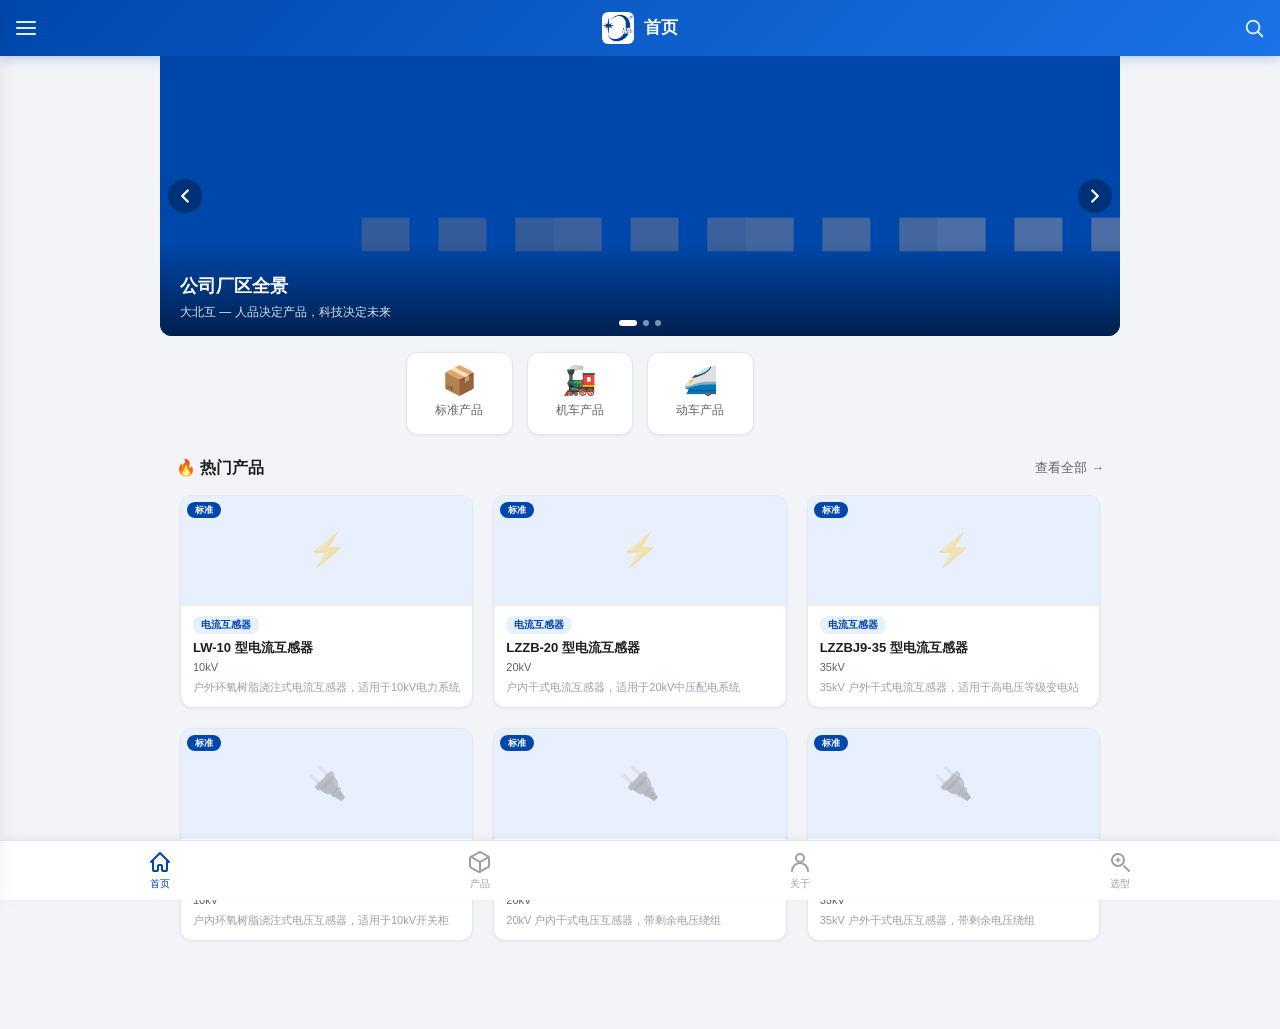
==== index.html @ 55d0b5e2 "add fallback onclick handler for param search button" ====
<!DOCTYPE html>
<html lang="zh-CN">
<head>
  <meta charset="UTF-8">
  <meta name="viewport" content="width=device-width, initial-scale=1.0, maximum-scale=1.0, user-scalable=no">
  <meta name="theme-color" content="#0047ab">
  <meta name="description" content="专业电力互感器生产厂家 - 电流互感器、电压互感器、机车动车产品样本">
  <link rel="manifest" href="manifest.json">
  <link rel="apple-touch-icon" href="icons/icon-192.png">
  <meta name="apple-mobile-web-app-capable" content="yes">
  <meta name="apple-mobile-web-app-status-bar-style" content="default">
  <title>大北互 - 产品样本</title>
  <link rel="stylesheet" href="css/style.css">
</head>
<body>

  <!-- ============ 顶栏 ============ -->
  <header class="app-header" id="appHeader">
    <button class="icon-btn header-btn" id="menuBtn" aria-label="菜单">
      <svg viewBox="0 0 24 24" width="24" height="24"><path d="M3 6h18M3 12h18M3 18h18" stroke="currentColor" stroke-width="2" fill="none" stroke-linecap="round"/></svg>
    </button>
    <div class="header-brand">
      <span class="header-logo"><img src="images/logo.jpg" alt="大北互"></span>
      <h1 class="header-title" id="headerTitle">首页</h1>
    </div>
    <button class="icon-btn header-btn" id="searchBtn" aria-label="搜索">
      <svg viewBox="0 0 24 24" width="22" height="22"><circle cx="11" cy="11" r="7" stroke="currentColor" stroke-width="2" fill="none"/><path d="M16.5 16.5L21 21" stroke="currentColor" stroke-width="2" stroke-linecap="round"/></svg>
    </button>
  </header>

  <!-- ============ 搜索栏 ============ -->
  <div class="search-overlay" id="searchOverlay">
    <div class="search-bar">
      <button class="icon-btn search-back" id="searchBack" aria-label="返回">
        <svg viewBox="0 0 24 24" width="24" height="24"><path d="M15 18l-6-6 6-6" stroke="currentColor" stroke-width="2" fill="none" stroke-linecap="round" stroke-linejoin="round"/></svg>
      </button>
      <div class="search-input-wrap">
        <svg class="search-icon" viewBox="0 0 24 24" width="18" height="18"><circle cx="11" cy="11" r="7" stroke="#999" stroke-width="2" fill="none"/><path d="M16.5 16.5L21 21" stroke="#999" stroke-width="2" stroke-linecap="round"/></svg>
        <input type="search" id="searchInput" placeholder="搜索产品名称、型号..." autocomplete="off">
      </div>
    </div>
    <div class="search-results" id="searchResults"></div>
  </div>

  <!-- ============ 侧边栏 ============ -->
  <nav class="sidebar" id="sidebar">
    <div class="sidebar-top">
      <div class="sidebar-brand">
        <div class="sidebar-logo"><img src="images/logo.jpg" alt="大北互"></div>
        <span>大连北方互感器集团</span>
      </div>
      <button class="icon-btn sidebar-close" id="closeSidebar" aria-label="关闭菜单">
        <svg viewBox="0 0 24 24" width="24" height="24"><path d="M6 6l12 12M18 6L6 18" stroke="currentColor" stroke-width="2" stroke-linecap="round"/></svg>
      </button>
    </div>
    <ul class="sidebar-nav">
      <li><a href="#" data-page="home" class="active"><span class="nav-icon">🏠</span>首页</a></li>
      <li><a href="#" data-page="products"><span class="nav-icon">📦</span>产品中心</a></li>
      <li><a href="#" data-page="about"><span class="nav-icon">🏢</span>企业简介</a></li>
	      <li><a href="#" data-page="params"><span class="nav-icon">🔍</span>智能选型</a></li>
    </ul>
    <div class="sidebar-divider"></div>
    <div class="sidebar-contact">
      <h3 class="sidebar-contact-title">📞 联系我们</h3>
      <div class="contact-item">
        <span class="contact-icon">📍</span>
        <div>
          <p class="contact-label">地址</p>
          <p class="contact-value" id="contactAddress">辽宁省大连市普兰店区丰荣工业园区</p>
        </div>
      </div>
      <div class="contact-item">
        <span class="contact-icon">📞</span>
        <div>
          <p class="contact-label">电话</p>
          <p class="contact-value" id="contactPhone">0411-83291638</p>
        </div>
      </div>
      <div class="contact-item">
        <span class="contact-icon">📧</span>
        <div>
          <p class="contact-label">邮箱</p>
          <p class="contact-value" id="contactEmail"></p>
        </div>
      </div>
      <div class="contact-item">
        <span class="contact-icon">🌐</span>
        <div>
          <p class="contact-label">网站</p>
          <p class="contact-value" id="contactWebsite">www.huatong.cn</p>
        </div>
      </div>
    </div>
  </nav>

  <!-- ============ 遮罩 ============ -->
  <div class="overlay" id="overlay"></div>

  <!-- ============ 页面容器 ============ -->
  <main class="main-content" id="mainContent">

    <!-- ===== 首页 ===== -->
    <section class="page active" id="page-home">
      <!-- 轮播图 -->
      <div class="carousel" id="carousel">
        <div class="carousel-track" id="carouselTrack"></div>
        <div class="carousel-dots" id="carouselDots"></div>
        <button class="carousel-arrow carousel-prev" id="carouselPrev" aria-label="上一张">
          <svg viewBox="0 0 24 24" width="22" height="22"><path d="M15 18l-6-6 6-6" stroke="#fff" stroke-width="2.5" fill="none" stroke-linecap="round" stroke-linejoin="round"/></svg>
        </button>
        <button class="carousel-arrow carousel-next" id="carouselNext" aria-label="下一张">
          <svg viewBox="0 0 24 24" width="22" height="22"><path d="M9 18l6-6-6-6" stroke="#fff" stroke-width="2.5" fill="none" stroke-linecap="round" stroke-linejoin="round"/></svg>
        </button>
      </div>

      <!-- 快捷导航（产品线） -->
      <div class="quick-nav">
        <div class="quick-nav-item" data-page-link="products" data-line="standard">
          <div class="quick-nav-icon">📦</div>
          <span>标准产品</span>
        </div>
        <div class="quick-nav-item" data-page-link="products" data-line="locomotive">
          <div class="quick-nav-icon">🚂</div>
          <span>机车产品</span>
        </div>
        <div class="quick-nav-item" data-page-link="products" data-line="train">
          <div class="quick-nav-icon">🚄</div>
          <span>动车产品</span>
        </div>
        </div>

      <!-- 热门产品 -->
      <div class="section-header">
        <h3>🔥 热门产品</h3>
        <a href="#" class="section-more" data-page-link="products">查看全部 →</a>
      </div>
      <div class="product-grid" id="homeProductGrid"></div>
    </section>

    <!-- ===== 产品中心 ===== -->
    <section class="page" id="page-products">
      <!-- 第一级：产品线 -->
      <div class="filter-row" id="lineTabs"></div>
      <!-- 第二级：类型 -->
      <div class="filter-row" id="typeTabs"></div>
      <!-- 第三级：电压等级 -->
      <div class="filter-row" id="voltageTabs"></div>
      <!-- 产品列表 -->
      <div class="product-grid" id="productGrid"></div>
      <div class="empty-state" id="emptyState" style="display:none;">
        <span class="empty-icon">📭</span>
        <p>未找到匹配产品</p>
      </div>
    </section>

    <!-- ===== 企业简介 ===== -->
    <section class="page" id="page-about">
      <div class="about-hero">
        <div class="about-hero-bg"></div>
        <div class="about-hero-content">
          <h2>关于大北互</h2>
          <p>人品决定产品，科技决定未来</p>
        </div>
      </div>
      <div class="about-body">
        <div class="about-section">
          <h3>公司简介</h3>
          <p>大连北方互感器集团位于享誉"中国互感器之都"的大连市普兰店区，始建于1997年，占地面积40万平方米，建筑面积12万平方米，拥有员工1800多人。集团下辖大连北方互感器有限公司、大连北方真空开关有限公司、大连北方避雷器有限公司和湖南大北互互感器有限公司。目前自主研发、生产的主导产品有500kV级及以下各种互感器、避雷器，126kV级及以下各种断路器、隔离开关、绝缘件。</p>
          <p>企业重视科技创新，每年都有几十种新产品问世，拥有专利200多项，是全国互感器标准化技术委员会委员单位，制订国家标准及行业标准30多部，是国标和行标的主要撰稿单位之一。</p>
          <p>产品广泛应用于国内外重点工程，国家电网输配电线路及电站项目；中东、非洲、东南亚、俄联邦等国家电网项目；百余座350MW及以上火力、水利、新能源等发电项目；中石油、中石化、恒力石化、浙石化等千万吨以上炼油项目；首钢、日照、敬业、中天等超大规模钢铁项目；印尼青山、力勤、华友、紫金等大型矿业项目；奥运会、军运会、亚运会等大型基础建设配电项目；国内外40余条地铁、150余条电气化铁路项目；和谐、复兴号、澜沧号等高速列车项目；南水北调、西气东输、西电东送等大型民生工程项目。</p>
          <p>凭借优质的产品和服务，成为德国西门子、瑞士ABB、日本东芝、日立能源、法国施耐德、法国阿尔斯通、美国伊顿等国际知名企业的优秀供应商，并荣膺伊顿亚太区最佳供应商大奖和德国西门子公司可持续发展之星称号。</p>
          <p>大连北方互感器集团秉承"人品决定产品，科技决定未来"的核心价值观，履行"做强企业、致富员工、回馈社会"的使命，多年来累计为社会捐款物达1500万元。公司将为实现"持续领跑中国互感器行业，打造最具影响力的国际品牌"的愿景不懈奋斗。</p>
        </div>
        <div class="about-section">
          <h3>资质荣誉</h3>
          <div class="cert-grid">
            <div class="cert-item"><span class="cert-icon">🏅</span><span>ISO9001 质量认证</span></div>
            <div class="cert-item"><span class="cert-icon">📜</span><span>国家计量器具许可</span></div>
            <div class="cert-item"><span class="cert-icon">🔬</span><span>省级高新技术企业</span></div>
            <div class="cert-item"><span class="cert-icon">🌍</span><span>CE 国际认证</span></div>
          </div>
        </div>
        <div class="about-section">
          <h3>生产实力</h3>
          <div class="strength-grid">
            <div class="strength-item"><span class="strength-num">15000+</span><span class="strength-label">㎡ 生产厂房</span></div>
            <div class="strength-item"><span class="strength-num">200+</span><span class="strength-label">在职员工</span></div>
            <div class="strength-item"><span class="strength-num">50万+</span><span class="strength-label">年产量(台)</span></div>
            <div class="strength-item"><span class="strength-num">30+</span><span class="strength-label">出口国家</span></div>
          </div>
        </div>
        <div class="about-section contact-card">
          <h3>📞 联系方式</h3>
          <div class="contact-info-grid">
            <div class="contact-info-item">
              <span class="ci-icon">📍</span>
              <div><p class="ci-label">公司地址</p><p class="ci-value" id="aboutAddress">浙江省温州市乐清市柳市镇工业区88号</p></div>
            </div>
            <div class="contact-info-item">
              <span class="ci-icon">📞</span>
              <div><p class="ci-label">联系电话</p><p class="ci-value" id="aboutPhone">0577-88888888</p></div>
            </div>
            <div class="contact-info-item">
              <span class="ci-icon">📧</span>
              <div><p class="ci-label">电子邮箱</p><p class="ci-value" id="aboutEmail"></p></div>
            </div>
            <div class="contact-info-item">
              <span class="ci-icon">🌐</span>
              <div><p class="ci-label">官方网站</p><p class="ci-value" id="aboutWebsite">www.dlbf.com</p></div>
            </div>
          </div>
        </div>
      </div>
      <div class="about-footer">
        <p>© 2024 大北互 版权所有</p>
      </div>
    </section>

    <!-- ===== 智能选型 ===== -->
    <section class="page" id="page-params">
      <div class="params-form">
        <h3>🔍 参数选型</h3>
        <p class="params-hint">填写所需技术参数，系统将自动匹配适合的产品</p>
        <div class="params-row">
          <div class="params-field">
            <label>额定电压</label>
            <select id="pv_voltage">
              <option value="all">全部</option>
              <option value="10KV">10kV</option>
              <option value="20KV">20kV</option>
              <option value="35KV">35kV</option>
            </select>
          </div>
          <div class="params-field">
            <label>产品类型</label>
            <select id="pv_type">
              <option value="all">全部</option>
              <option value="current">电流互感器</option>
              <option value="voltage">电压互感器</option>
              <option value="combined">组合互感器</option>
              <option value="zero">零序电流互感器</option>
            </select>
          </div>
        </div>
        <div class="params-row">
          <div class="params-field">
            <label>产品线</label>
            <select id="pv_line">
              <option value="all">全部</option>
              <option value="standard">标准产品</option>
              <option value="locomotive">机车产品</option>
              <option value="train">动车产品</option>
            </select>
          </div>
          <div class="params-field">
            <label>准确级</label>
            <input type="text" id="pv_accuracy" placeholder="如 0.5, 5P20" autocomplete="off">
          </div>
        </div>
        <div class="params-row">
          <div class="params-field">
            <label>额定容量 (VA)</label>
            <input type="text" id="pv_capacity" placeholder="如 30, 50-200" autocomplete="off">
          </div>
          <div class="params-field">
            <label>外形尺寸 (mm)</label>
            <input type="text" id="pv_dimension" placeholder="长宽高或关键词" autocomplete="off">
          </div>
        </div>
        <button class="param-btn" id="paramSearchBtn" onclick="window.doParamFilterFn()">🔍 开始匹配</button>
      </div>
      <div class="params-results" id="paramsResults" style="display:none">
        <div class="params-count" id="paramsCount"></div>
        <div class="product-grid" id="paramsProductGrid"></div>
      </div>
    </section>

  </main>

  <!-- ============ 产品详情弹窗 ============ -->
  <div class="modal-overlay" id="modalOverlay">
    <div class="modal" id="productModal">
      <button class="modal-close" id="modalClose" aria-label="关闭">
        <svg viewBox="0 0 24 24" width="20" height="20"><path d="M6 6l12 12M18 6L6 18" stroke="currentColor" stroke-width="2" stroke-linecap="round"/></svg>
      </button>
      <div class="modal-body" id="modalBody"></div>
    </div>
  </div>

  <!-- ============ 底部导航 ============ -->
  <nav class="bottom-bar" id="bottomBar">
    <button class="bottom-bar-item active" data-page="home">
      <svg viewBox="0 0 24 24" width="24" height="24"><path d="M3 12l9-9 9 9" stroke="currentColor" stroke-width="2" fill="none" stroke-linecap="round" stroke-linejoin="round"/><path d="M5 10v10a1 1 0 001 1h3a1 1 0 001-1v-4a1 1 0 011-1h2a1 1 0 011 1v4a1 1 0 001 1h3a1 1 0 001-1V10" stroke="currentColor" stroke-width="2" fill="none"/></svg>
      <span>首页</span>
    </button>
    <button class="bottom-bar-item" data-page="products">
      <svg viewBox="0 0 24 24" width="24" height="24"><path d="M21 16V8a2 2 0 00-1-1.73l-7-4a2 2 0 00-2 0l-7 4A2 2 0 002 8v8a2 2 0 001 1.73l7 4a2 2 0 002 0l7-4A2 2 0 0021 16z" stroke="currentColor" stroke-width="2" fill="none" stroke-linejoin="round"/><path d="M12 22V12" stroke="currentColor" stroke-width="2" stroke-linecap="round"/><path d="M3.3 7L12 12l8.7-5" stroke="currentColor" stroke-width="2" fill="none" stroke-linejoin="round"/></svg>
      <span>产品</span>
    </button>
    <button class="bottom-bar-item" data-page="about">
      <svg viewBox="0 0 24 24" width="24" height="24"><circle cx="12" cy="8" r="4" stroke="currentColor" stroke-width="2" fill="none"/><path d="M20 21a8 8 0 00-16 0" stroke="currentColor" stroke-width="2" fill="none" stroke-linecap="round"/></svg>
      <span>关于</span>
    </button>
    <button class="bottom-bar-item" data-page="params">
      <svg viewBox="0 0 24 24" width="24" height="24"><circle cx="10" cy="10" r="6" stroke="currentColor" stroke-width="2" fill="none"/><path d="M21 21l-5-5" stroke="currentColor" stroke-width="2" stroke-linecap="round"/><path d="M8 10h4M10 8v4" stroke="currentColor" stroke-width="1.5" stroke-linecap="round"/></svg>
      <span>选型</span>
    </button>
  </nav>

  <div class="offline-banner" id="offlineBanner"><span>📡</span> 当前处于离线状态</div>

  <script src="js/products.js"></script>
  <script src="js/app.js"></script>
</body>
</html>
---- css/style.css ----
/* =========================================
   大北互 PWA - 完整样式表 v2
   ========================================= */

:root {
  --primary: #0047ab;
  --primary-dark: #003380;
  --primary-light: #e8f0fe;
  --primary-gradient: linear-gradient(135deg, #0047ab, #1a73e8);
  --accent: #ff6f00;
  --bg: #f2f4f8;
  --card-bg: #ffffff;
  --text: #1f1f1f;
  --text-secondary: #5f6368;
  --text-light: #9aa0a6;
  --border: #e4e7ed;
  --shadow-sm: 0 1px 3px rgba(0,0,0,0.06);
  --shadow: 0 2px 8px rgba(0,0,0,0.06);
  --radius: 12px;
  --radius-sm: 8px;
  --transition: 0.25s cubic-bezier(0.4, 0, 0.2, 1);
  --header-h: 56px;
  --bottom-h: 60px;
  --safe-bottom: env(safe-area-inset-bottom, 0px);
}

*, *::before, *::after { box-sizing: border-box; margin: 0; padding: 0; }
html { -webkit-tap-highlight-color: transparent; -webkit-text-size-adjust: 100%; }

body {
  font-family: -apple-system, BlinkMacSystemFont, "Segoe UI", Roboto, "PingFang SC", "Noto Sans SC", "Microsoft YaHei", sans-serif;
  background: var(--bg);
  color: var(--text);
  line-height: 1.6;
  min-height: 100vh;
  min-height: -webkit-fill-available;
  overflow-x: hidden;
  padding-bottom: calc(var(--bottom-h) + var(--safe-bottom) + 8px);
}

a { color: var(--primary); text-decoration: none; }
button { cursor: pointer; font: inherit; border: none; background: none; }

/* =========================================
   顶栏
   ========================================= */
.app-header {
  position: fixed;
  top: 0; left: 0; right: 0;
  height: var(--header-h);
  background: var(--primary-gradient);
  display: flex;
  align-items: center;
  justify-content: space-between;
  padding: 0 4px;
  z-index: 100;
  box-shadow: 0 2px 12px rgba(0,71,171,0.25);
}
.header-btn { width: 44px; height: 44px; border-radius: 50%; display: flex; align-items: center; justify-content: center; color: rgba(255,255,255,0.9); transition: background var(--transition); }
.header-btn:active { background: rgba(255,255,255,0.15); }
.header-brand { display: flex; align-items: center; gap: 10px; }
.header-logo { display: inline-flex; align-items: center; justify-content: center; width: 32px; height: 32px; border-radius: 6px; overflow: hidden; }
.header-logo img { width: 100%; height: 100%; object-fit: contain; display: block; }
.header-title { font-size: 17px; font-weight: 600; color: #fff; letter-spacing: 0.3px; }

/* =========================================
   底部导航
   ========================================= */
.bottom-bar {
  position: fixed;
  bottom: 0; left: 0; right: 0;
  height: calc(var(--bottom-h) + var(--safe-bottom));
  padding-bottom: var(--safe-bottom);
  background: var(--card-bg);
  border-top: 1px solid var(--border);
  display: flex;
  z-index: 100;
  box-shadow: 0 -2px 10px rgba(0,0,0,0.05);
}
.bottom-bar-item {
  flex: 1; display: flex; flex-direction: column; align-items: center; justify-content: center; gap: 2px;
  color: var(--text-light); transition: color var(--transition); font-size: 10px; padding: 4px 0;
}
.bottom-bar-item.active { color: var(--primary); }
.bottom-bar-item.active svg { color: var(--primary); }
.bottom-bar-item:active { opacity: 0.7; }

/* =========================================
   主容器 + 页面
   ========================================= */
.main-content { padding-top: var(--header-h); min-height: 100vh; }
.page { display: none; animation: pageFadeIn 0.3s ease; }
.page.active { display: block; }
@keyframes pageFadeIn {
  from { opacity: 0; transform: translateY(8px); }
  to { opacity: 1; transform: translateY(0); }
}

/* =========================================
   轮播图
   ========================================= */
.carousel {
  position: relative;
  width: 100%;
  height: 200px;
  overflow: hidden;
  background: #003380;
}
.carousel-track {
  display: flex;
  height: 100%;
  transition: transform 0.5s cubic-bezier(0.25, 0.46, 0.45, 0.94);
  will-change: transform;
}
.carousel-slide {
  min-width: 100%;
  height: 100%;
  position: relative;
  flex-shrink: 0;
}
.carousel-slide img {
  width: 100%;
  height: 100%;
  object-fit: cover;
  display: block;
}
.carousel-slide-overlay {
  position: absolute;
  bottom: 0; left: 0; right: 0;
  padding: 30px 20px 14px;
  background: linear-gradient(transparent, rgba(0,0,0,0.55));
  color: #fff;
}
.carousel-slide-overlay h3 {
  font-size: 18px; font-weight: 600; margin-bottom: 2px;
}
.carousel-slide-overlay p {
  font-size: 12px; opacity: 0.85;
}
/* 箭头按钮 */
.carousel-arrow {
  position: absolute;
  top: 50%;
  transform: translateY(-50%);
  width: 34px; height: 34px;
  border-radius: 50%;
  background: rgba(0,0,0,0.3);
  display: flex; align-items: center; justify-content: center;
  z-index: 5;
  transition: background var(--transition);
}
.carousel-arrow:active { background: rgba(0,0,0,0.55); }
.carousel-prev { left: 8px; }
.carousel-next { right: 8px; }
/* 指示点 */
.carousel-dots {
  position: absolute;
  bottom: 10px;
  left: 50%;
  transform: translateX(-50%);
  display: flex;
  gap: 6px;
  z-index: 5;
}
.carousel-dot {
  width: 6px; height: 6px;
  border-radius: 3px;
  background: rgba(255,255,255,0.5);
  transition: all var(--transition);
  cursor: pointer;
}
.carousel-dot.active {
  width: 18px;
  background: #fff;
}

/* =========================================
   快捷导航
   ========================================= */
.quick-nav {
  display: grid;
  grid-template-columns: repeat(4, 1fr);
  gap: 10px;
  padding: 16px 16px 8px;
}
.quick-nav-item {
  display: flex; flex-direction: column; align-items: center; gap: 6px;
  padding: 14px 6px;
  background: var(--card-bg);
  border-radius: var(--radius);
  box-shadow: var(--shadow-sm);
  cursor: pointer;
  transition: transform var(--transition), box-shadow var(--transition);
  -webkit-tap-highlight-color: transparent;
  border: 1px solid var(--border);
}
.quick-nav-item:active { transform: scale(0.94); box-shadow: none; }
.quick-nav-icon { font-size: 28px; line-height: 1; }
.quick-nav-item span { font-size: 12px; color: var(--text-secondary); text-align: center; font-weight: 500; }

/* =========================================
   分段标题
   ========================================= */
.section-header {
  display: flex; align-items: center; justify-content: space-between;
  padding: 12px 16px 6px;
}
.section-header h3 { font-size: 16px; font-weight: 600; }
.section-more { font-size: 13px; color: var(--text-secondary); font-weight: 500; cursor: pointer; }

/* =========================================
   筛选行（三级分类）
   ========================================= */
.filter-row {
  display: flex;
  gap: 6px;
  padding: 6px 16px;
  overflow-x: auto;
  scrollbar-width: none;
  -ms-overflow-style: none;
}
.filter-row::-webkit-scrollbar { display: none; }
.filter-row:empty { display: none; }

.filter-tab {
  flex-shrink: 0;
  padding: 6px 16px;
  border-radius: 16px;
  background: var(--card-bg);
  border: 1.5px solid var(--border);
  color: var(--text-secondary);
  font-size: 13px;
  font-weight: 500;
  transition: all var(--transition);
  white-space: nowrap;
}
.filter-tab:active { transform: scale(0.95); }
.filter-tab.active {
  background: var(--primary);
  color: #fff;
  border-color: var(--primary);
}
.filter-tab.sub-active {
  background: var(--primary-light);
  color: var(--primary);
  border-color: var(--primary-light);
  font-weight: 600;
}
/* 电压等级标签特殊样式 */
.filter-tab.voltage-tab {
  font-size: 12px;
  padding: 4px 14px;
}

/* =========================================
   产品网格 + 卡片
   ========================================= */
.product-grid {
  display: grid;
  grid-template-columns: repeat(auto-fill, minmax(160px, 1fr));
  gap: 12px;
  padding: 8px 16px 20px;
}
.product-card {
  background: var(--card-bg);
  border-radius: var(--radius);
  box-shadow: var(--shadow-sm);
  overflow: hidden;
  cursor: pointer;
  transition: transform 0.2s, box-shadow 0.2s;
  display: flex;
  flex-direction: column;
  border: 1px solid var(--border);
}
.product-card:active { transform: scale(0.97); box-shadow: none; }
.product-card-img {
  width: 100%; height: 110px;
  background: var(--primary-light);
  display: flex; align-items: center; justify-content: center;
  position: relative;
  overflow: hidden;
}
.product-card-img img {
  width: 100%; height: 100%;
  object-fit: contain;
  display: block;
  padding: 6px;
}
.product-card-img .line-badge {
  position: absolute;
  top: 6px; left: 6px;
  font-size: 9px;
  background: var(--primary);
  color: #fff;
  padding: 1px 8px;
  border-radius: 8px;
  font-weight: 600;
}
.product-card-body {
  padding: 10px 12px 12px;
  flex: 1; display: flex; flex-direction: column;
}
.product-card-type {
  display: inline-block;
  font-size: 10px; font-weight: 600;
  color: var(--primary);
  background: var(--primary-light);
  padding: 1px 8px;
  border-radius: 8px;
  margin-bottom: 5px;
  align-self: flex-start;
}
.product-card-type.voltage-t { background: #fff3e0; color: #e65100; }
.product-card-name {
  font-size: 13px; font-weight: 600;
  line-height: 1.4; margin-bottom: 2px;
  display: -webkit-box; -webkit-line-clamp: 2; -webkit-box-orient: vertical; overflow: hidden;
}
.product-card-voltage {
  font-size: 11px; color: var(--text-secondary); margin-bottom: 2px;
}
.product-card-summary {
  font-size: 11px; color: var(--text-light);
  line-height: 1.5;
  display: -webkit-box; -webkit-line-clamp: 2; -webkit-box-orient: vertical; overflow: hidden;
}

/* =========================================
   空状态
   ========================================= */
.empty-state {
  display: flex; flex-direction: column; align-items: center;
  padding: 60px 20px; color: var(--text-secondary);
}
.empty-icon { font-size: 48px; margin-bottom: 12px; }
.empty-state p { font-size: 15px; }

/* =========================================
   企业简介
   ========================================= */
.about-hero {
  position: relative; padding: 48px 20px;
  background: linear-gradient(135deg, #003380, #0050b3);
  text-align: center; overflow: hidden;
}
.about-hero-bg {
  position: absolute; inset: 0;
  background-image: radial-gradient(circle at 30% 70%, rgba(255,255,255,0.06) 0%, transparent 50%),
                    radial-gradient(circle at 70% 30%, rgba(255,255,255,0.04) 0%, transparent 40%);
}
.about-hero-content { position: relative; z-index: 1; }
.about-hero h2 { font-size: 26px; font-weight: 700; color: #fff; margin-bottom: 6px; }
.about-hero p { font-size: 14px; color: rgba(255,255,255,0.75); letter-spacing: 2px; }
.about-body { padding: 20px 16px 16px; }
.about-section { margin-bottom: 20px; }
.about-section h3 { font-size: 16px; font-weight: 600; margin-bottom: 10px; padding-left: 12px; border-left: 3px solid var(--primary); }
.about-section p { font-size: 14px; line-height: 1.8; color: var(--text); margin-bottom: 10px; }
.cert-grid { display: grid; grid-template-columns: repeat(2, 1fr); gap: 10px; }
.cert-item { display: flex; align-items: center; gap: 10px; background: var(--card-bg); padding: 14px; border-radius: var(--radius-sm); border: 1px solid var(--border); font-size: 13px; font-weight: 500; }
.cert-icon { font-size: 22px; }
.strength-grid { display: grid; grid-template-columns: repeat(2, 1fr); gap: 10px; }
.strength-item { background: var(--card-bg); padding: 16px; border-radius: var(--radius-sm); border: 1px solid var(--border); text-align: center; }
.strength-num { display: block; font-size: 22px; font-weight: 700; color: var(--primary); margin-bottom: 4px; }
.strength-label { font-size: 13px; color: var(--text-secondary); }
.contact-info-grid { display: flex; flex-direction: column; gap: 12px; }
.contact-info-item { display: flex; align-items: flex-start; gap: 12px; background: var(--card-bg); padding: 14px; border-radius: var(--radius-sm); border: 1px solid var(--border); }
.ci-icon { font-size: 20px; flex-shrink: 0; margin-top: 1px; }
.ci-label { font-size: 12px; color: var(--text-secondary); margin-bottom: 2px; }
.ci-value { font-size: 14px; font-weight: 500; color: var(--text); }
.about-footer { text-align: center; padding: 24px 16px 32px; font-size: 12px; color: var(--text-light); }

/* =========================================
   侧边栏
   ========================================= */
.sidebar {
  position: fixed; top: 0; left: -300px;
  width: 290px; height: 100%;
  background: var(--card-bg);
  z-index: 200;
  transition: left 0.3s cubic-bezier(0.4,0,0.2,1);
  box-shadow: 4px 0 24px rgba(0,0,0,0.12);
  display: flex; flex-direction: column;
  overflow-y: auto;
}
.sidebar.open { left: 0; }
.sidebar-top { display: flex; align-items: center; justify-content: space-between; padding: 16px; background: var(--primary-gradient); color: #fff; }
.sidebar-brand { display: flex; align-items: center; gap: 10px; }
.sidebar-logo { width: 36px; height: 36px; border-radius: 8px; display: flex; align-items: center; justify-content: center; overflow: hidden; }
.sidebar-logo img { width: 100%; height: 100%; object-fit: contain; display: block; }
.sidebar-brand span { font-size: 16px; font-weight: 600; }
.sidebar-close { color: rgba(255,255,255,0.8); width: 36px; height: 36px; border-radius: 50%; display: flex; align-items: center; justify-content: center; }
.sidebar-close:active { background: rgba(255,255,255,0.15); }
.sidebar-nav { list-style: none; padding: 8px 0; }
.sidebar-nav li a { display: flex; align-items: center; gap: 14px; padding: 14px 20px; font-size: 15px; color: var(--text); text-decoration: none; transition: background var(--transition); font-weight: 500; }
.sidebar-nav li a:active, .sidebar-nav li a.active { background: var(--primary-light); color: var(--primary); }
.nav-icon { font-size: 18px; }
.sidebar-divider { height: 6px; background: var(--bg); margin: 4px 0; }
.sidebar-contact { padding: 16px 20px; }
.sidebar-contact-title { font-size: 14px; font-weight: 600; margin-bottom: 14px; color: var(--text); }
.contact-item { display: flex; align-items: flex-start; gap: 10px; margin-bottom: 12px; }
.contact-icon { font-size: 16px; flex-shrink: 0; margin-top: 1px; }
.contact-label { font-size: 11px; color: var(--text-light); margin-bottom: 1px; }
.contact-value { font-size: 13px; font-weight: 500; color: var(--text-secondary); word-break: break-all; }

.overlay {
  position: fixed; inset: 0; background: rgba(0,0,0,0.35);
  z-index: 149; opacity: 0; pointer-events: none; transition: opacity 0.3s;
}
.overlay.visible { opacity: 1; pointer-events: auto; }

/* =========================================
   搜索
   ========================================= */
.search-overlay {
  position: fixed; inset: 0; background: var(--bg); z-index: 150;
  display: none; flex-direction: column;
}
.search-overlay.open { display: flex; }
.search-bar { display: flex; align-items: center; gap: 8px; padding: 8px 12px; background: var(--card-bg); border-bottom: 1px solid var(--border); }
.search-back { width: 36px; height: 36px; border-radius: 50%; display: flex; align-items: center; justify-content: center; color: var(--text); flex-shrink: 0; }
.search-input-wrap { flex: 1; position: relative; display: flex; align-items: center; }
.search-icon { position: absolute; left: 12px; pointer-events: none; }
.search-input-wrap input { width: 100%; height: 38px; border: none; border-radius: 20px; background: var(--bg); padding: 0 16px 0 38px; font-size: 15px; outline: none; }
.search-input-wrap input:focus { background: #e8eaed; }
.search-results { flex: 1; overflow-y: auto; padding: 12px 16px; }
.search-result-item { display: flex; align-items: flex-start; gap: 12px; padding: 12px; background: var(--card-bg); border-radius: var(--radius-sm); margin-bottom: 8px; border: 1px solid var(--border); cursor: pointer; transition: transform 0.2s; }
.search-result-item:active { transform: scale(0.98); }
.search-result-icon { font-size: 24px; margin-top: 2px; }
.search-result-badge { font-size: 10px; font-weight: 600; color: var(--primary); background: var(--primary-light); padding: 1px 8px; border-radius: 8px; display: inline-block; margin-bottom: 4px; }
.search-result-name { font-size: 14px; font-weight: 600; margin-bottom: 2px; }
.search-result-name mark { background: #fff3cd; padding: 0 2px; border-radius: 2px; }
.search-result-summary { font-size: 12px; color: var(--text-secondary); }
.search-result-summary mark { background: #fff3cd; padding: 0 2px; border-radius: 2px; }

/* =========================================
   产品详情弹窗
   ========================================= */
.modal-overlay {
  position: fixed; inset: 0; background: rgba(0,0,0,0.5);
  z-index: 300; display: flex; align-items: flex-end; justify-content: center;
  opacity: 0; pointer-events: none; transition: opacity 0.3s;
}
.modal-overlay.visible { opacity: 1; pointer-events: auto; }
.modal {
  background: var(--card-bg);
  border-radius: 20px 20px 0 0;
  width: 100%; max-width: 600px; max-height: 85vh;
  overflow-y: auto;
  transform: translateY(100%);
  transition: transform 0.35s cubic-bezier(0.4,0,0.2,1);
  position: relative;
}
.modal-overlay.visible .modal { transform: translateY(0); }
.modal-close {
  position: sticky; top: 10px; float: right; margin-right: 12px;
  width: 34px; height: 34px; border-radius: 50%; background: var(--bg);
  display: flex; align-items: center; justify-content: center; color: var(--text); z-index: 10;
}
.modal-body { padding: 16px 20px 28px; }
.modal-body .line-label { display: inline-block; font-size: 10px; font-weight: 600; color: #fff; background: var(--primary); padding: 2px 10px; border-radius: 8px; margin-bottom: 8px; }
.modal-body .product-card-type { font-size: 11px; margin-bottom: 6px; }
.modal-body .product-card-name { font-size: 18px; margin-bottom: 4px; }
.modal-body .product-card-voltage { font-size: 13px; margin-bottom: 4px; }
.modal-body .product-card-summary { font-size: 13px; margin-bottom: 16px; }
.modal-desc { margin-bottom: 18px; }
.modal-desc h4, .modal-specs h4, .modal-features h4 {
  font-size: 15px; font-weight: 600; margin-bottom: 10px; padding-left: 10px; border-left: 3px solid var(--primary);
}
.modal-desc p { font-size: 14px; line-height: 1.7; color: var(--text); }
.specs-table { width: 100%; border-collapse: collapse; }
.specs-table tr:not(:last-child) td { border-bottom: 1px solid var(--border); }
.specs-table td { padding: 8px 4px; font-size: 13px; vertical-align: top; }
.specs-table td:first-child { color: var(--text-secondary); width: 38%; font-weight: 500; }
.specs-table td:last-child { font-weight: 500; }
.modal-features ul { list-style: none; padding: 0; }
.modal-features li { padding: 6px 0 6px 22px; position: relative; font-size: 13px; }
.modal-features li::before { content: '✓'; position: absolute; left: 0; color: var(--primary); font-weight: 700; }

/* ---- 详情弹窗产品外形图 ---- */
.modal-img {
  width: 100%;
  margin-bottom: 18px;
  border-radius: var(--radius);
  overflow: hidden;
  background: var(--primary-light);
  display: flex;
  align-items: center;
  justify-content: center;
  padding: 12px;
  min-height: 140px;
}
.modal-img img {
  width: 100%;
  height: auto;
  max-height: 280px;
  object-fit: contain;
  display: block;
}
.modal-img.img-error {
  display: none;
}

/* ---- Offline Banner ---- */
.offline-banner {
  position: fixed;
  bottom: calc(var(--bottom-h) + var(--safe-bottom) + 12px);
  left: 50%; transform: translateX(-50%);
  background: #333; color: #fff;
  padding: 10px 18px; border-radius: 20px;
  font-size: 13px; display: none; align-items: center; gap: 6px;
  z-index: 50; box-shadow: 0 4px 12px rgba(0,0,0,0.2); white-space: nowrap;
}
.offline-banner.visible { display: flex; animation: slideUp 0.3s ease; }
@keyframes slideUp {
  from { opacity: 0; transform: translateX(-50%) translateY(10px); }
  to { opacity: 1; transform: translateX(-50%) translateY(0); }
}

/* ---- 智能选型表单 ---- */
.params-form { padding: 16px; }
.params-form h3 { font-size: 18px; font-weight: 700; margin-bottom: 4px; }
.params-hint { font-size: 13px; color: var(--text-secondary); margin-bottom: 16px; }
.params-field { margin-bottom: 14px; flex: 1; min-width: 0; }
.params-field label { display: block; font-size: 13px; font-weight: 600; margin-bottom: 6px; color: var(--text); }
.params-field select, .params-field input {
  width: 100%; height: 42px; padding: 0 14px;
  border: 1.5px solid var(--border); border-radius: 10px;
  font-size: 14px; background: var(--card-bg); color: var(--text);
  outline: none; box-sizing: border-box;
  -webkit-appearance: none; appearance: none;
}
.params-field select:focus, .params-field input:focus {
  border-color: var(--primary); box-shadow: 0 0 0 3px rgba(0,71,171,0.1);
}
.params-row { display: flex; gap: 12px; }
.param-btn {
  width: 100%; height: 44px; border-radius: 22px;
  background: var(--primary); color: #fff;
  font-size: 15px; font-weight: 600; border: none; cursor: pointer;
  transition: opacity var(--transition);
}
.param-btn:active { opacity: 0.8; }
.params-count { font-size: 13px; color: var(--text-secondary); padding: 8px 16px 4px; }

/* =========================================
   响应式
   ========================================= */
@media (min-width: 600px) {
  .product-grid { grid-template-columns: repeat(auto-fill, minmax(200px, 1fr)); gap: 16px; padding: 8px 20px 20px; }
  .quick-nav { gap: 14px; }
  .carousel { height: 280px; }
  .filter-row { padding: 6px 20px; }
  .about-body { padding: 24px 20px; }
}
@media (min-width: 900px) {
  .product-grid { grid-template-columns: repeat(3, 1fr); gap: 20px; max-width: 960px; margin: 0 auto; }
  .carousel { max-width: 960px; margin: 0 auto; border-radius: 0 0 var(--radius) var(--radius); }
  .quick-nav { max-width: 500px; margin: 0 auto; }
  .section-header { max-width: 960px; margin: 0 auto; }
  .filter-row { max-width: 960px; margin: 0 auto; }
  .about-body { max-width: 720px; margin: 0 auto; }
}
@media (min-width: 768px) {
  .modal { border-radius: 20px; margin: auto 16px; max-height: 90vh; transform: scale(0.9); }
  .modal-overlay.visible .modal { transform: scale(1); }
}
@media print {
  .app-header, .sidebar, .overlay, .bottom-bar, .offline-banner, .filter-row, .quick-nav, .carousel { display: none !important; }
  .main-content { padding-top: 0; }
  .page { display: block !important; }
  .product-card { break-inside: avoid; box-shadow: none; border: 1px solid #ddd; }
}
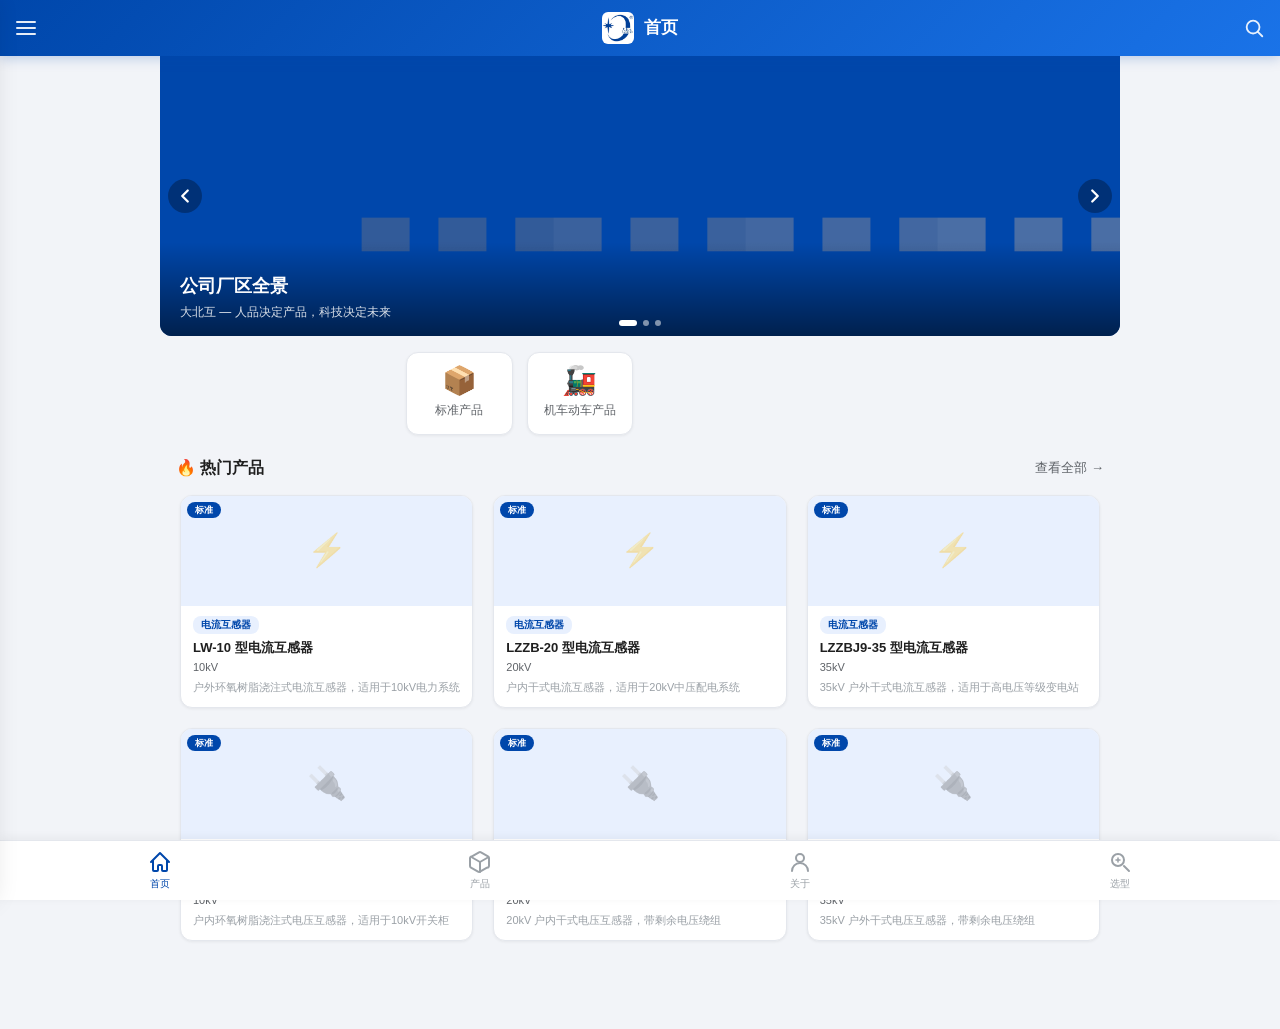
==== commit f75a86cd: "merge locomotive and train into rail product line" ====
--- a/index.html
+++ b/index.html
@@ -119,13 +119,9 @@
           <div class="quick-nav-icon">📦</div>
           <span>标准产品</span>
         </div>
-        <div class="quick-nav-item" data-page-link="products" data-line="locomotive">
+        <div class="quick-nav-item" data-page-link="products" data-line="rail">
           <div class="quick-nav-icon">🚂</div>
-          <span>机车产品</span>
-        </div>
-        <div class="quick-nav-item" data-page-link="products" data-line="train">
-          <div class="quick-nav-icon">🚄</div>
-          <span>动车产品</span>
+          <span>机车动车产品</span>
         </div>
         </div>
 
@@ -226,7 +222,9 @@
             <label>额定电压</label>
             <select id="pv_voltage">
               <option value="all">全部</option>
+              <option value="3.6KV">3.6kV</option>
               <option value="10KV">10kV</option>
+              <option value="12KV">12kV</option>
               <option value="20KV">20kV</option>
               <option value="35KV">35kV</option>
             </select>
@@ -248,8 +246,7 @@
             <select id="pv_line">
               <option value="all">全部</option>
               <option value="standard">标准产品</option>
-              <option value="locomotive">机车产品</option>
-              <option value="train">动车产品</option>
+              <option value="rail">机车动车产品</option>
             </select>
           </div>
           <div class="params-field">
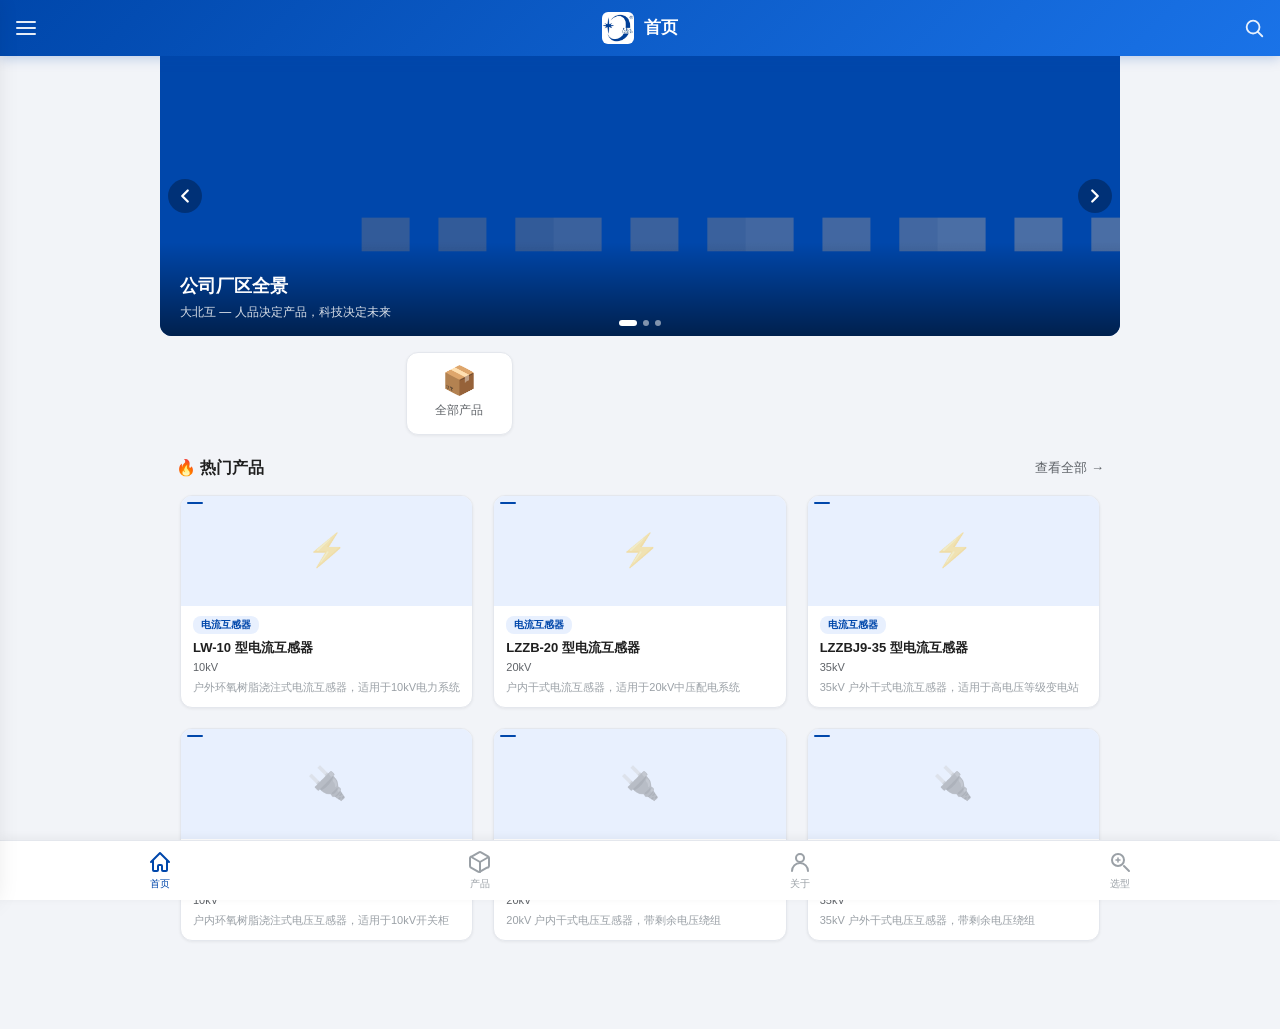
==== commit f70091a0: "remove product line filter, integrate rail products as sub-types" ====
--- a/index.html
+++ b/index.html
@@ -113,15 +113,11 @@
         </button>
       </div>
 
-      <!-- 快捷导航（产品线） -->
+      <!-- 快捷导航 -->
       <div class="quick-nav">
-        <div class="quick-nav-item" data-page-link="products" data-line="standard">
+        <div class="quick-nav-item" data-page-link="products">
           <div class="quick-nav-icon">📦</div>
-          <span>标准产品</span>
-        </div>
-        <div class="quick-nav-item" data-page-link="products" data-line="rail">
-          <div class="quick-nav-icon">🚂</div>
-          <span>机车动车产品</span>
+          <span>全部产品</span>
         </div>
         </div>
 
@@ -135,12 +131,12 @@
 
     <!-- ===== 产品中心 ===== -->
     <section class="page" id="page-products">
-      <!-- 第一级：产品线 -->
-      <div class="filter-row" id="lineTabs"></div>
-      <!-- 第二级：类型 -->
+      <!-- 第一级：类型 -->
       <div class="filter-row" id="typeTabs"></div>
-      <!-- 第三级：电压等级 -->
+      <!-- 第二级：子类型 -->
       <div class="filter-row" id="voltageTabs"></div>
+      <!-- 第三级：系列 -->
+      <div class="filter-row" id="seriesTabs" style="display:none"></div>
       <!-- 产品列表 -->
       <div class="product-grid" id="productGrid"></div>
       <div class="empty-state" id="emptyState" style="display:none;">
@@ -242,23 +238,15 @@
         </div>
         <div class="params-row">
           <div class="params-field">
-            <label>产品线</label>
-            <select id="pv_line">
-              <option value="all">全部</option>
-              <option value="standard">标准产品</option>
-              <option value="rail">机车动车产品</option>
-            </select>
-          </div>
-          <div class="params-field">
             <label>准确级</label>
             <input type="text" id="pv_accuracy" placeholder="如 0.5, 5P20" autocomplete="off">
           </div>
-        </div>
-        <div class="params-row">
           <div class="params-field">
             <label>额定容量 (VA)</label>
             <input type="text" id="pv_capacity" placeholder="如 30, 50-200" autocomplete="off">
           </div>
+        </div>
+        <div class="params-row">
           <div class="params-field">
             <label>外形尺寸 (mm)</label>
             <input type="text" id="pv_dimension" placeholder="长宽高或关键词" autocomplete="off">
--- a/css/style.css
+++ b/css/style.css
@@ -463,7 +463,7 @@
 .modal-body .product-card-voltage { font-size: 13px; margin-bottom: 4px; }
 .modal-body .product-card-summary { font-size: 13px; margin-bottom: 16px; }
 .modal-desc { margin-bottom: 18px; }
-.modal-desc h4, .modal-specs h4, .modal-features h4 {
+.modal-desc h4, .modal-specs h4, .modal-ratings h4, .modal-features h4 {
   font-size: 15px; font-weight: 600; margin-bottom: 10px; padding-left: 10px; border-left: 3px solid var(--primary);
 }
 .modal-desc p { font-size: 14px; line-height: 1.7; color: var(--text); }
@@ -472,6 +472,15 @@
 .specs-table td { padding: 8px 4px; font-size: 13px; vertical-align: top; }
 .specs-table td:first-child { color: var(--text-secondary); width: 38%; font-weight: 500; }
 .specs-table td:last-child { font-weight: 500; }
+.modal-ratings { margin-bottom: 18px; }
+.ratings-table-wrap { overflow-x: auto; border-radius: var(--radius); border: 1px solid var(--border); }
+.ratings-table { width: 100%; border-collapse: collapse; font-size: 11px; }
+.ratings-table thead { background: var(--primary); color: #fff; }
+.ratings-table th { padding: 7px 4px; font-weight: 600; white-space: nowrap; text-align: center; }
+.ratings-table td { padding: 5px 4px; text-align: center; border-bottom: 1px solid var(--border); white-space: nowrap; }
+.ratings-table tr:last-child td { border-bottom: none; }
+.ratings-table tbody tr:nth-child(even) { background: var(--primary-light); }
+.ratings-table tbody tr:hover { background: #d0e2ff; }
 .modal-features ul { list-style: none; padding: 0; }
 .modal-features li { padding: 6px 0 6px 22px; position: relative; font-size: 13px; }
 .modal-features li::before { content: '✓'; position: absolute; left: 0; color: var(--primary); font-weight: 700; }
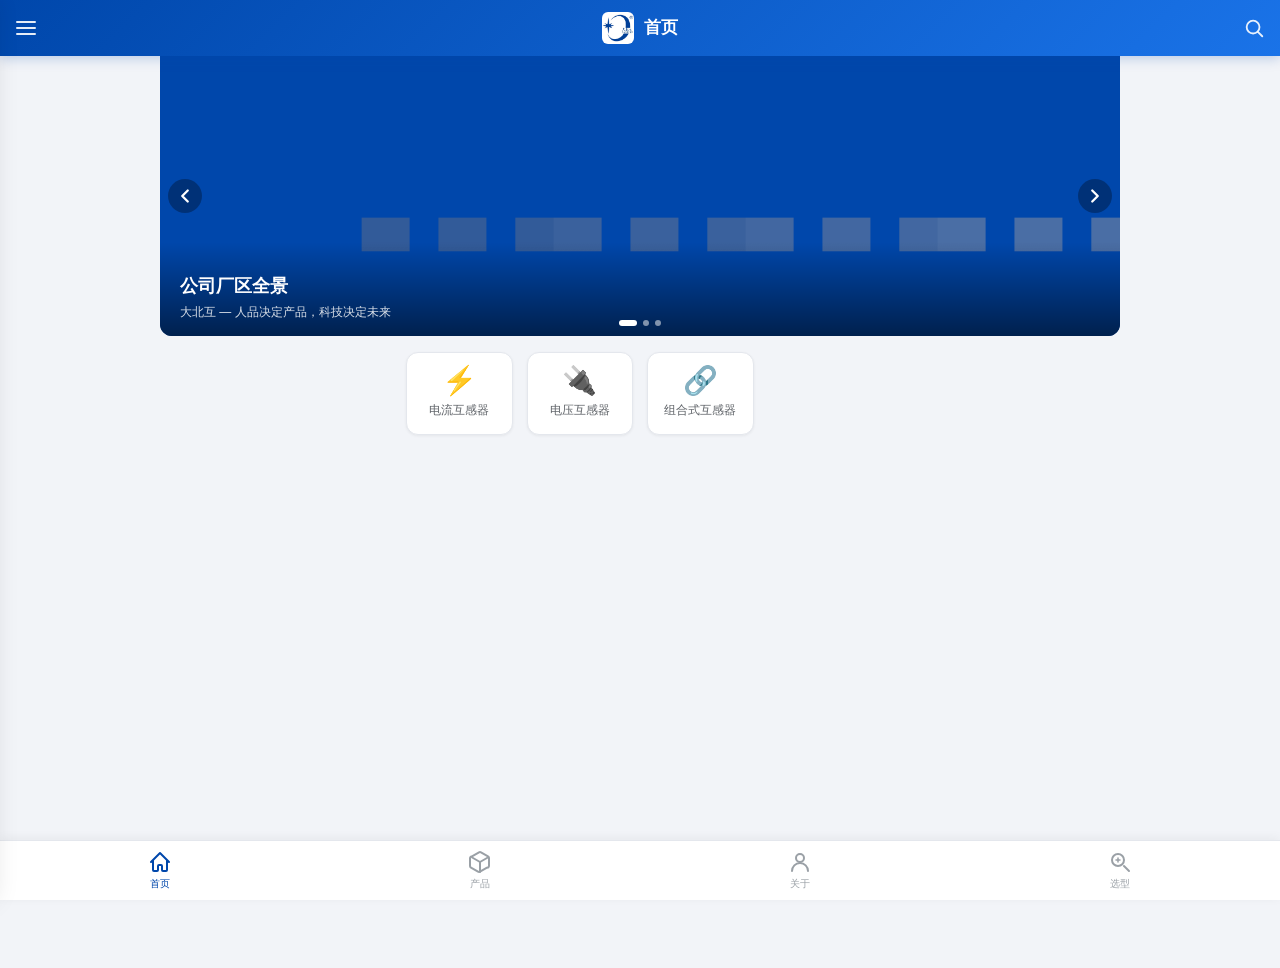
==== commit 3eaa46bd: "update home page: replace product cards with type quick-nav links" ====
--- a/index.html
+++ b/index.html
@@ -115,18 +115,19 @@
 
       <!-- 快捷导航 -->
       <div class="quick-nav">
-        <div class="quick-nav-item" data-page-link="products">
-          <div class="quick-nav-icon">📦</div>
-          <span>全部产品</span>
-        </div>
-        </div>
-
-      <!-- 热门产品 -->
-      <div class="section-header">
-        <h3>🔥 热门产品</h3>
-        <a href="#" class="section-more" data-page-link="products">查看全部 →</a>
-      </div>
-      <div class="product-grid" id="homeProductGrid"></div>
+        <div class="quick-nav-item" data-page-link="products" data-type="current">
+          <div class="quick-nav-icon">⚡</div>
+          <span>电流互感器</span>
+        </div>
+        <div class="quick-nav-item" data-page-link="products" data-type="voltage">
+          <div class="quick-nav-icon">🔌</div>
+          <span>电压互感器</span>
+        </div>
+        <div class="quick-nav-item" data-page-link="products" data-type="combined">
+          <div class="quick-nav-icon">🔗</div>
+          <span>组合式互感器</span>
+        </div>
+        </div>
     </section>
 
     <!-- ===== 产品中心 ===== -->
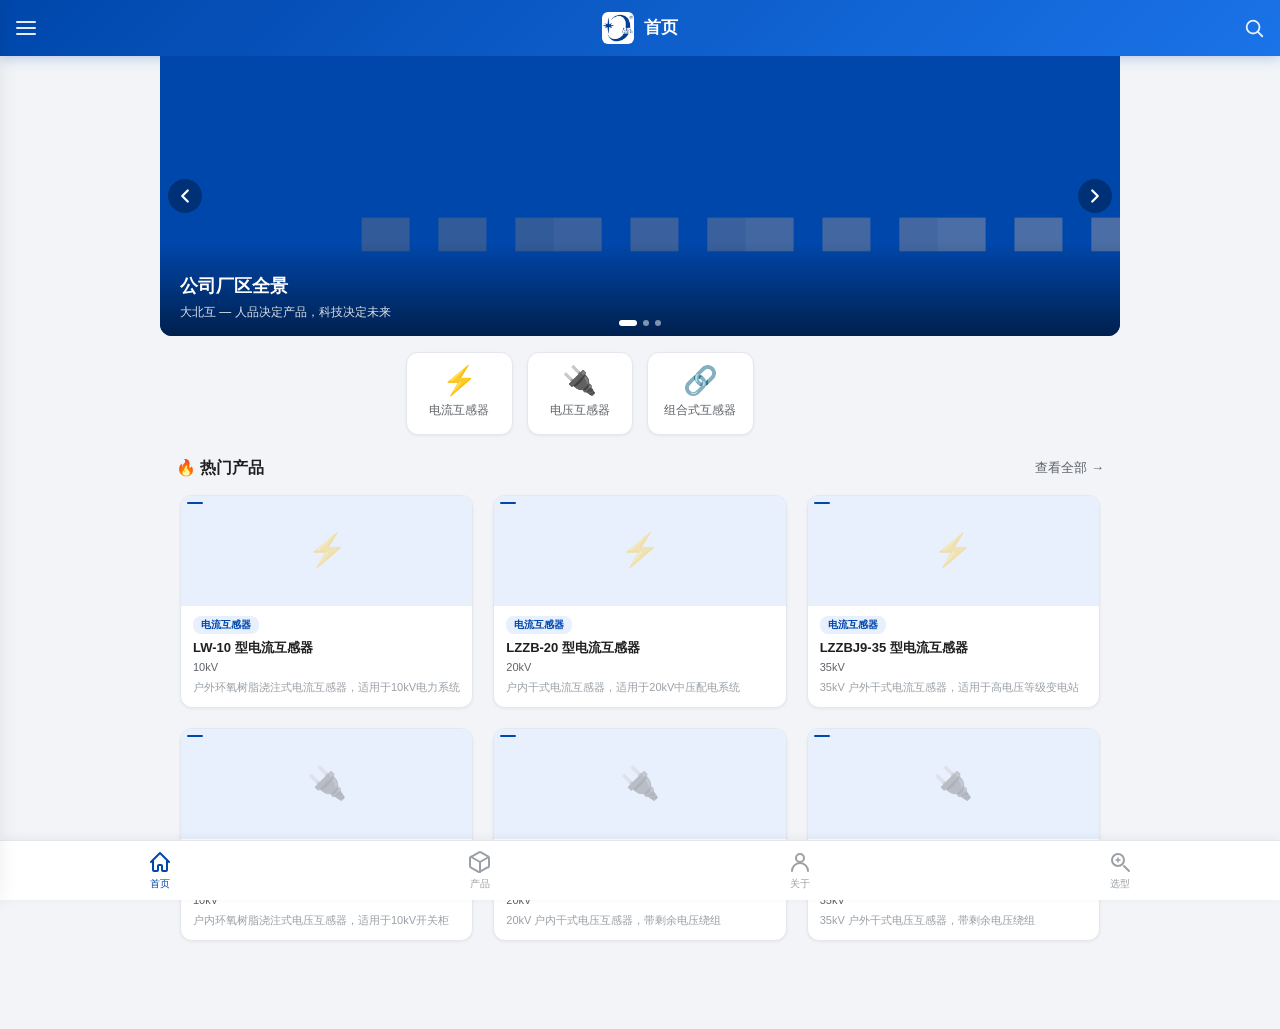
==== commit 49cf9e22: "restore home page with quick-nav and hot products, add type filtering from quick-nav" ====
--- a/index.html
+++ b/index.html
@@ -128,6 +128,13 @@
           <span>组合式互感器</span>
         </div>
         </div>
+
+      <!-- 热门产品 -->
+      <div class="section-header">
+        <h3>🔥 热门产品</h3>
+        <a href="#" class="section-more" data-page-link="products">查看全部 →</a>
+      </div>
+      <div class="product-grid" id="homeProductGrid"></div>
     </section>
 
     <!-- ===== 产品中心 ===== -->
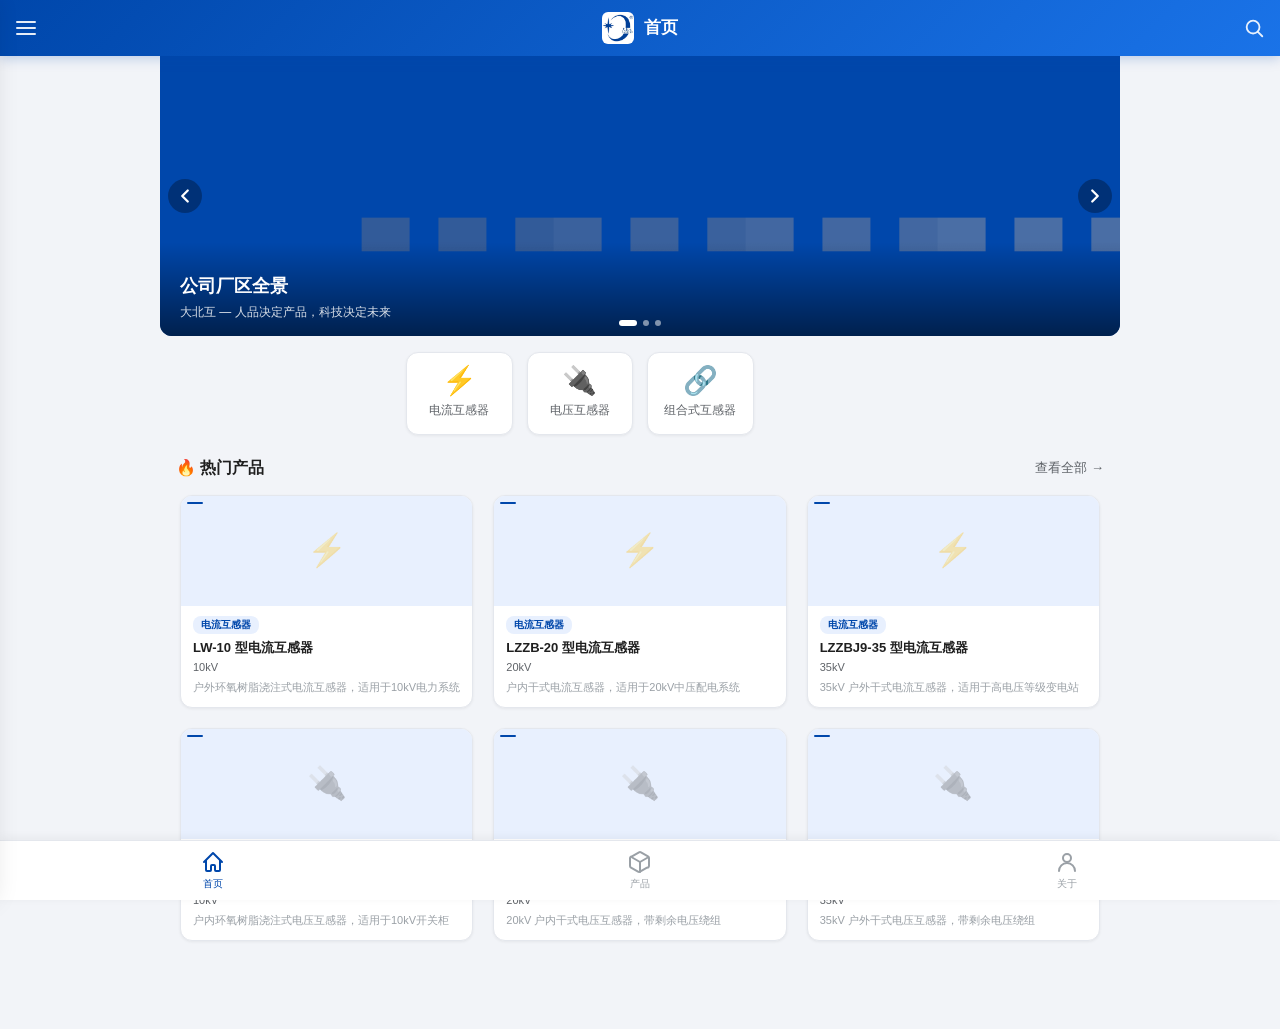
==== commit 19ff661a: "add image gallery for LZZBJ9 series" ====
--- a/index.html
+++ b/index.html
@@ -57,7 +57,6 @@
       <li><a href="#" data-page="home" class="active"><span class="nav-icon">🏠</span>首页</a></li>
       <li><a href="#" data-page="products"><span class="nav-icon">📦</span>产品中心</a></li>
       <li><a href="#" data-page="about"><span class="nav-icon">🏢</span>企业简介</a></li>
-	      <li><a href="#" data-page="params"><span class="nav-icon">🔍</span>智能选型</a></li>
     </ul>
     <div class="sidebar-divider"></div>
     <div class="sidebar-contact">
@@ -216,58 +215,6 @@
       </div>
     </section>
 
-    <!-- ===== 智能选型 ===== -->
-    <section class="page" id="page-params">
-      <div class="params-form">
-        <h3>🔍 参数选型</h3>
-        <p class="params-hint">填写所需技术参数，系统将自动匹配适合的产品</p>
-        <div class="params-row">
-          <div class="params-field">
-            <label>额定电压</label>
-            <select id="pv_voltage">
-              <option value="all">全部</option>
-              <option value="3.6KV">3.6kV</option>
-              <option value="10KV">10kV</option>
-              <option value="12KV">12kV</option>
-              <option value="20KV">20kV</option>
-              <option value="35KV">35kV</option>
-            </select>
-          </div>
-          <div class="params-field">
-            <label>产品类型</label>
-            <select id="pv_type">
-              <option value="all">全部</option>
-              <option value="current">电流互感器</option>
-              <option value="voltage">电压互感器</option>
-              <option value="combined">组合互感器</option>
-              <option value="zero">零序电流互感器</option>
-            </select>
-          </div>
-        </div>
-        <div class="params-row">
-          <div class="params-field">
-            <label>准确级</label>
-            <input type="text" id="pv_accuracy" placeholder="如 0.5, 5P20" autocomplete="off">
-          </div>
-          <div class="params-field">
-            <label>额定容量 (VA)</label>
-            <input type="text" id="pv_capacity" placeholder="如 30, 50-200" autocomplete="off">
-          </div>
-        </div>
-        <div class="params-row">
-          <div class="params-field">
-            <label>外形尺寸 (mm)</label>
-            <input type="text" id="pv_dimension" placeholder="长宽高或关键词" autocomplete="off">
-          </div>
-        </div>
-        <button class="param-btn" id="paramSearchBtn" onclick="window.doParamFilterFn()">🔍 开始匹配</button>
-      </div>
-      <div class="params-results" id="paramsResults" style="display:none">
-        <div class="params-count" id="paramsCount"></div>
-        <div class="product-grid" id="paramsProductGrid"></div>
-      </div>
-    </section>
-
   </main>
 
   <!-- ============ 产品详情弹窗 ============ -->
@@ -294,10 +241,6 @@
       <svg viewBox="0 0 24 24" width="24" height="24"><circle cx="12" cy="8" r="4" stroke="currentColor" stroke-width="2" fill="none"/><path d="M20 21a8 8 0 00-16 0" stroke="currentColor" stroke-width="2" fill="none" stroke-linecap="round"/></svg>
       <span>关于</span>
     </button>
-    <button class="bottom-bar-item" data-page="params">
-      <svg viewBox="0 0 24 24" width="24" height="24"><circle cx="10" cy="10" r="6" stroke="currentColor" stroke-width="2" fill="none"/><path d="M21 21l-5-5" stroke="currentColor" stroke-width="2" stroke-linecap="round"/><path d="M8 10h4M10 8v4" stroke="currentColor" stroke-width="1.5" stroke-linecap="round"/></svg>
-      <span>选型</span>
-    </button>
   </nav>
 
   <div class="offline-banner" id="offlineBanner"><span>📡</span> 当前处于离线状态</div>
--- a/css/style.css
+++ b/css/style.css
@@ -473,14 +473,11 @@
 .specs-table td:first-child { color: var(--text-secondary); width: 38%; font-weight: 500; }
 .specs-table td:last-child { font-weight: 500; }
 .modal-ratings { margin-bottom: 18px; }
-.ratings-table-wrap { overflow-x: auto; border-radius: var(--radius); border: 1px solid var(--border); }
-.ratings-table { width: 100%; border-collapse: collapse; font-size: 11px; }
+.ratings-table-wrap { overflow-x: auto; }
+.ratings-table { width: 100%; border-collapse: collapse; font-size: 11px; border: 2px solid #000; }
 .ratings-table thead { background: var(--primary); color: #fff; }
-.ratings-table th { padding: 7px 4px; font-weight: 600; white-space: nowrap; text-align: center; }
-.ratings-table td { padding: 5px 4px; text-align: center; border-bottom: 1px solid var(--border); white-space: nowrap; }
-.ratings-table tr:last-child td { border-bottom: none; }
-.ratings-table tbody tr:nth-child(even) { background: var(--primary-light); }
-.ratings-table tbody tr:hover { background: #d0e2ff; }
+.ratings-table th { padding: 7px 4px; font-weight: 600; white-space: nowrap; text-align: center; border: 1px solid #000; }
+.ratings-table td { padding: 5px 4px; text-align: center; border: 1px solid #000; white-space: nowrap; }
 .modal-features ul { list-style: none; padding: 0; }
 .modal-features li { padding: 6px 0 6px 22px; position: relative; font-size: 13px; }
 .modal-features li::before { content: '✓'; position: absolute; left: 0; color: var(--primary); font-weight: 700; }
